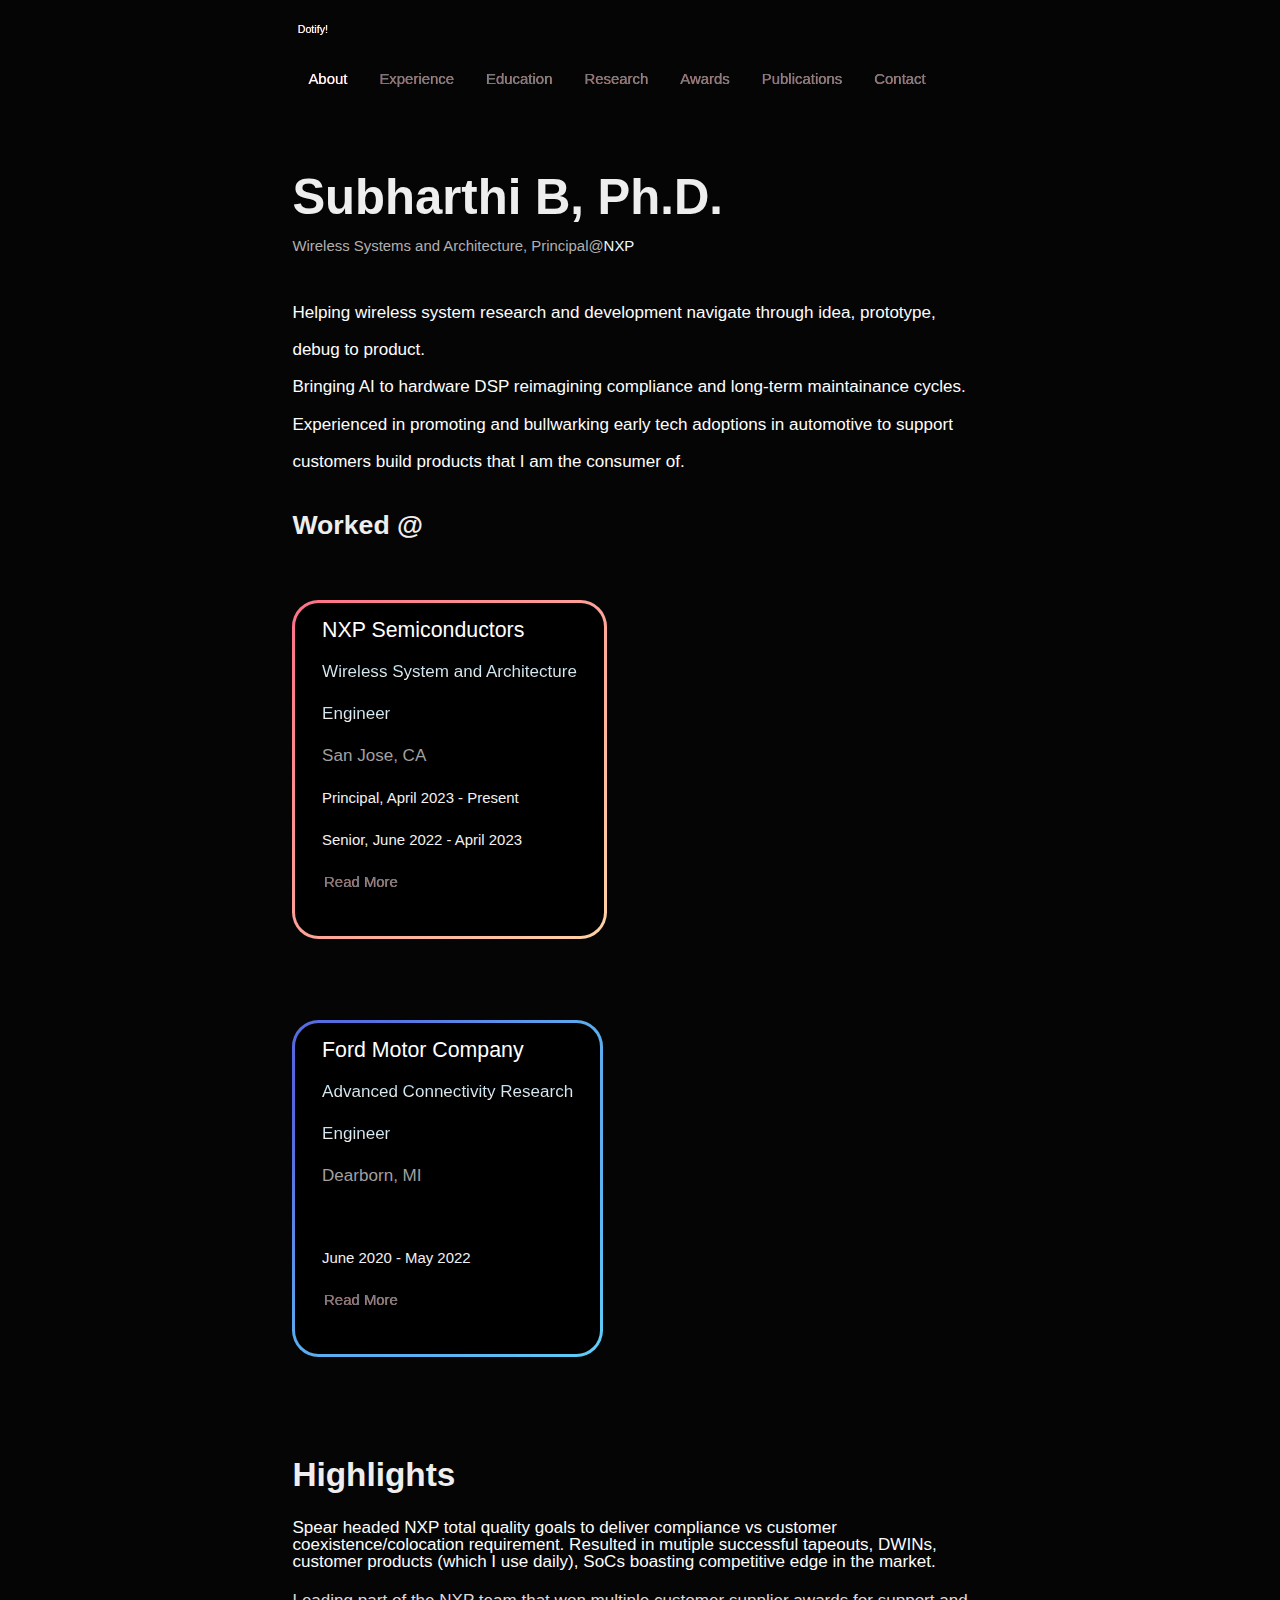
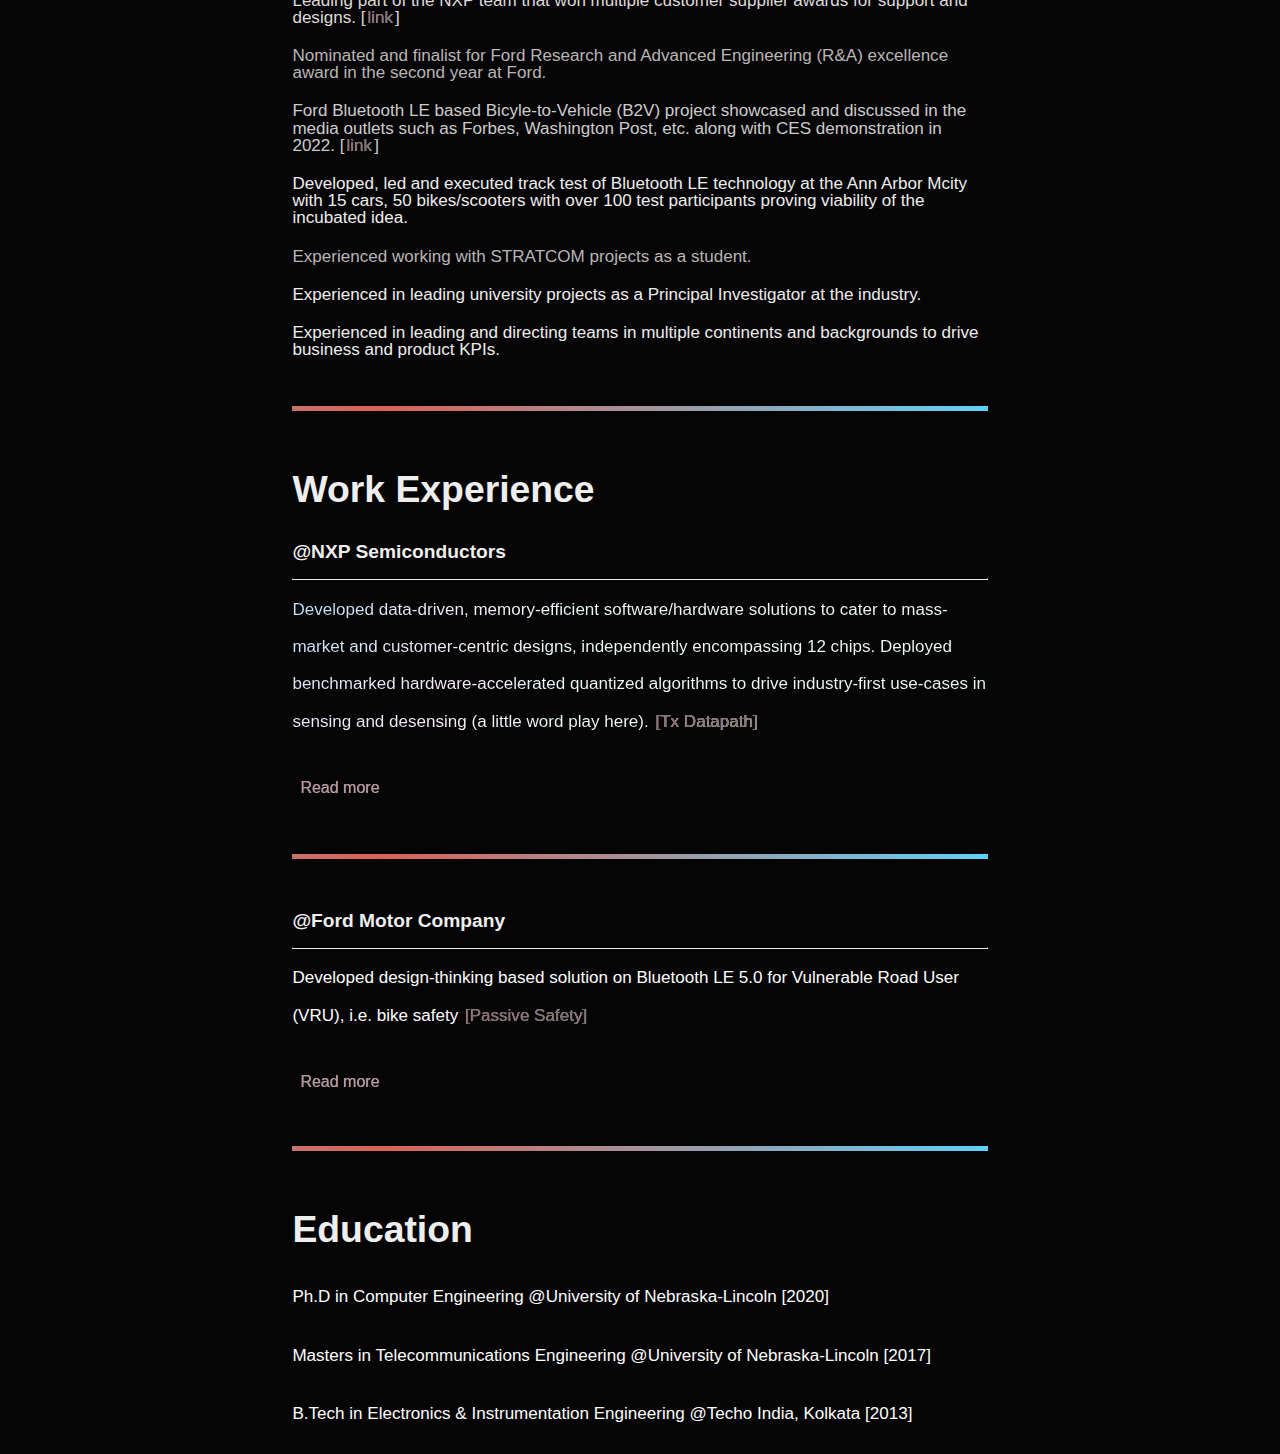
==== main_new.html @ a7443bf4 "[SB]Committing new update to the main html ongoing changes" ====
<!DOCTYPE HTML>
<!--
	.....
-->
<html>
	<head>
		<title>Main Page</title>
		<meta charset="utf-8" />
		<meta name="viewport" content="width=device-width, initial-scale=1" />
		<!--[if lte IE 8]><script src="assets/js/ie/html5shiv.js"></script><![endif]-->
		<link rel="stylesheet" href="assets/css/code_bg_k.css" />
		
		<link rel="preconnect" href="https://fonts.googleapis.com">
<link rel="preconnect" href="https://fonts.gstatic.com" crossorigin>
<link href="https://fonts.googleapis.com/css2?family=Doto:wght@100..900&family=Forum&family=Merriweather:ital,wght@0,300;0,400;0,700;0,900;1,300;1,400;1,700;1,900&family=Roboto:ital,wght@0,100;0,300;0,400;0,500;0,700;0,900;1,100;1,300;1,400;1,500;1,700;1,900&family=Source+Serif+4:ital,opsz,wght@0,8..60,200..900;1,8..60,200..900&display=swap" rel="stylesheet">

	<!--	<link rel="stylesheet" href="https://cdnjs.cloudflare.com/ajax/libs/meyer-reset/2.0/reset.min.css"> -->

 <!-- <script src="https://cdnjs.cloudflare.com/ajax/libs/prefixfree/1.0.7/prefixfree.min.js"></script>-->

<style>
.error {color: #FF0000;}@import url('https://fonts.googleapis.com/css2?family=Forum&display=swap');

</style>

		<!--[if lte IE 8]><link rel="stylesheet" href="assets/css/ie8.css" /><![endif]-->
		<script src="https://www.google.com/recaptcha/api.js" async defer></script>
		
	</head>
	<body>
        
        
        <!-- content is centered><!-->
         
        <div class="content">
            <!--making dark mode toggle and better readability><!-->
            <input id="font-mode" type="checkbox" name="color-mode">
            <label for="font-mode" class="arial-font-mode-hide"><<>></label>
            <label for="font-mode" class="dot-font-mode-hide">Dotify!</label>
            <div class="font-scheme-wrapper">

            <section id="menu">
            <nav id="nav">
                <ul class="ex1">
                    <li class="ex1"><a href="#about" class="active">About</a></li>
                    <li class="ex1"><a href="#work_experience" class="experience">Experience</a></li>

                    <li class="ex1"><a href="#education">Education</a></li>
                    <li class="ex1"><a href="#academic_research">Research</a></li>

                    <li class="ex1"><a href="#awards">Awards</a></li>
                    <li class="ex1"><a href="#pubs">Publications</a></li>
                    
                    <li class="ex1"><a href="#contact">Contact</a></li>
                </ul>
            </nav>

        
         </section>
            <section id="about">
                <div style="margin-top: 75px;">
                <h1>Subharthi B, Ph.D.</h1>
                <sup>Wireless Systems and Architecture, Principal@<font style="color:aliceblue">NXP</font></sup>
                <p>Helping wireless system research and development navigate through idea, prototype, 
                    debug to product. <br>Bringing AI to hardware DSP reimagining compliance and long-term maintainance cycles.
                <br>Experienced in promoting and bullwarking early tech adoptions in automotive to support customers build products
            that I am the consumer of.  </p>
                 <h4 style="margin-top: 25px">Worked @<h4>
                    <br>
                <div class="nofloat">
                
                    <div class="text-block">
                        <p>
                    NXP Semiconductors
                    <br>
                    <span  class="text-color">
                    Wireless System and Architecture <br> Engineer
                    </span>
                    <br>
                    <font style="font-size:.8em;color:#a29f9f" >
                    San Jose, CA</font>
                    <br>
                    <font style="font-size:.7em;color:#f4f1f1" >
                    Principal, April 2023 - Present</font>
                    <br>
                    <font style="font-size:.7em;color:#f4f1f1" >
                    Senior,   June 2022 - April 2023</font>
                    <br>
                    <font style="font-size:.7em;color:#919191" >
                    <a class="links" href="work_experience">
                    Read More</font></a></p>
                    </div>
                
                
                    <div class="text-block-1">
                        <p>
                    Ford Motor Company
                    <br>
                    <span  class="text-color">
                    Advanced Connectivity Research <br>Engineer
                    </span>
                    <br>
                    <font style="font-size:.8em;color:#a29f9f" >
                    Dearborn, MI</font>
                    <br>
                    <br>
                    <font style="font-size:.7em;color:#f4f1f1" >
                    June 2020 - May 2022</font>
                    <br>
                    
                    
                   
                    
                    <font style="font-size:.7em;color:#919191" >
                        <a class="links" href="work_experience">
                        Read More</font></a></p>
                    </div>
                
                
                </div>
            <!----new div> <!-->
            
            <div style="position:relative;margin-top:450px;line-height:1;">
                <h4>Highlights</h4>
                   <span style="font-size:.8em"> 
                    
                    <p style="color:#fcfcfc">
                        Spear headed NXP total quality goals to deliver compliance vs customer 
                        coexistence/colocation requirement. Resulted in mutiple successful tapeouts, DWINs, 
                        customer products (which I use daily), SoCs boasting competitive edge in the market.
                    </p>
                    
                    <p style="color:#dfdada">
                        Leading part of the NXP team that won multiple customer supplier awards for support and designs. [<a class="links" href="https://www.nxp.jp/company/about-nxp/newsroom/NXP-SONY-PROCUREMENT-AWARD-2023">link</a>]
                    </p>
                    <p style="color:#b9b5b5"> Nominated and finalist for Ford Research and Advanced Engineering (R&A) excellence award
                        in the second year at Ford.
                    </p>
                    
                    <p style="color:#cccccc"> Ford Bluetooth LE based Bicyle-to-Vehicle (B2V) project showcased and discussed in the media 
                        outlets such as Forbes, Washington Post, etc. along with CES demonstration in 2022. [<a class="links" href="https://www.washingtonpost.com/technology/2021/01/13/ford-bikes-escooters-safety/">link</a>]
                    </p>
                    <p style="color:#ededed">
                        Developed, led and executed track test of Bluetooth LE technology at the Ann Arbor Mcity with 15 cars, 50 bikes/scooters 
                        with over 100 test participants proving viability of the incubated idea. 
                    </p>
                    <p style="color:#b9b5b5">
                        Experienced working with STRATCOM projects as a student. 
                    </p>
                    <p style="color:#ededed">
                        Experienced in leading university projects as a Principal Investigator at the industry. 
                    </p>
                    <p style="color:#ededed">
                        Experienced in leading and directing teams in multiple continents and backgrounds to drive business and product KPIs. 
                    </p>
                </span>
                
                    
            </div>
                
            </section>
            <!----work experience><!--> 
            <section id="work_experience">
                <hr class="ab">
                <div style="margin-top: 50px;">
                    <h2>Work Experience</h2>
                    <h5>@NXP Semiconductors</h5>

                    <div class="limit-items">
                        <input type="checkbox" id="show-all">
                        <label for='show-all' class='text-show'>Read more</label>
                        <label for='show-all' class='text-hide'>Read less</label>
                    <div class="items-list">    
                    <ul style="list-style-type: none;margin: 0; padding:0">
                        <hr class="ab1">
                        <li> 
                            <p class="pg">Developed data-driven, memory-efficient software/hardware solutions to cater to mass-market and customer-centric designs, 
                            independently encompassing 12 chips. Deployed benchmarked hardware-accelerated quantized algorithms to drive
                            industry-first use-cases in sensing and desensing (a little word play here).
                            <span class="bt">[Tx Datapath]</span></p>
                        </li>
                        
                        <li> 
                            <hr class="ab1">
                            <p class="pg">Steered innovative proposals towards the company's long-term goals in edge AI/ML, identifying product and 
                                future execution/research challenges, from GPU supplier identification to setting up new labs, models, and resources.
                                Successfully navigated upstream and downstream groups, articulating requirements regarding design closeness to 
                                design size with respect to use-case realization and utilization.  
                                <span class="bt">[AI/ML]</span>
                            </p>
                            <hr class="ab1">
                        </li>
                        
                        <li>
                            <p class="pg">Engineered simulators from scratch that integrate digital designs and analog models to deliver 
                            end-to-end simulations, supporting new feature design and product deployment. Responsible for multiple unique 
                            sensing and Rx automation benches and data pipelines/dashboards to understand data/model drifts in test environments.
                            <span class="bt">[Simulators]</span></p>
                            <hr class="ab1">
                        </li>
                        
                        <li>
                            <p class="gg">Facilitated early development of joint Wi-Fi sensing quantized models in standalone RF, reducing measurement time 
                                by 500%, enabling multiple SoC features to deliver seamless and consistent pre-processed signals for further
                                algorithm development. <span class="bt">[Wi-Fi Sensing]</span>
                            </p>
                            <hr class="ab1">
                        </li>
                        
                        <li>
                            <p class="pg">Architected mutliple Tx and Rx datapaths in 3 generations to support multiple RF/BBUD interface requirements. <span class="bt">[TxDP]</span></p>
                            <hr class="ab1">
                        </li>
                        
                        <li>
                            <p class="gg">Researched and developed bit-true, architecture-specific, fast, and memory-efficient alogorithms for 802.11bq standard contributions. <span class="bt">[IMMW]</span></p>
                            <hr class="ab1">
                        </li>
                        
                        <li>
                            <p class="pg">Developed and designed bit-true IPs for complex models with 16x memory optimization, including neural networks, to improve Rx features. <span class="bt">[Rx Sensitivity]</span></p>
                            <hr class="ab1">
                        </li>
                        
                        <li>
                            <p class="gg">Resolved customer issues by enabling new methods of fault testing, creating
                                diagnostics through probe-based simulations/emulations, hypothesis testing, and feedback loop automation. 
                                Reduced resolution time by 80%, aiding customer product launches, design wins, and resolving 
                                use-case vs. compliance conflicts. <span class="bt">[Customer Issue Debug]</span></p>
                            <hr class="ab1">
                        </li>
                        
                        <li>
                            <p class="gg">Led the setup of teams, labs, and developed test coverage for multiple generations of chipsets, 
                                with remote distributed AI/ML benches that accelerated SoC BBUD verification and validation processes by 90%. 
                                Helped reduce bring-up to pre-certification to release time by 75%. <span class="bt">[V&V]</span></p>
                            <hr class="ab1">
                        </li>
                        
                    </ul>
                <!--end read more> <!-->
                </div>
                    
                </div>
                </div>
                <div style="margin-top: 50px;">
                    <hr class="ab"></hr>
                    <h5>@Ford Motor Company</h5>
                    <div class="limit-items-ford">
                        <input type="checkbox" id="show-all-ford">
                        <label for='show-all-ford' class='text-show-ford'>Read more</label>
                        <label for='show-all-ford' class='text-hide-ford'>Read less</label>
                    <div class="items-list-ford">    
                    <ul style="list-style-type: none;margin: 0; padding:0">
                        <hr class="ab1">
                        <li><p class="gg">Developed design-thinking based solution on Bluetooth LE 5.0 for Vulnerable Road User (VRU),
                             i.e. bike safety
                        <span class="bt">[Passive Safety]</span></p></li>
                            
                        
<li>
    <hr class="ab1">
    <p class="pg"> Researched, led and designed end-to-end range, coexistence and scale/congestions 
    implications on large scale Bluetooth LE-based VRU technology deployment
 <br>* Ideated SIG/ANSI/IEEE/SAE/5GAA standard based test-plans for completely new system and use-cases to verify minimum performance requirement
 <br>* Prototyped complete testplan with Python/C-Python based automated benchmarking testbed 
 <br>* Simulated link level and end-to-end performance with cross-verifications done on the bench
 <br>* Summarized results for SAE standard work </p>
 <hr class="ab1"></li>
</li>
 
<li><p class="gg">
    
Worked with multi-industry working groups to lead innovative solution to enhance in-house customer and VRU-vehicle experience
 *Lead presenter in R&A Expo for VRU Safety
</p>
<hr class="ab1">
</li>

<li><p class="bg">
Demonstrated quarterly (phased) progress to leadership through interactive data sketches from idea->innovations->system testing/integrations->prototype->integration->controlled and semi-controlled field tests
 <br>* Nominated as a lead and finalist for internal R&A Research Excellence award</p>
 <hr class="ab1">
</li>

<li><p class="gg">
Led initiatives and innovations to support Ford's goal to be 'Always On' by introducing new connectivity technologies to the leadership
 <br>* Created data-driven one-pagers for the leadership 
 <br>* Presented integration options to the modem and antenna teams with simulations and data-driven results
 <br>* Developed CARLA based Automated-Valet Parking (AVP) from scratch to test, intergrate and demonstrate proposed connectivity technologies to in-house teams and leadership
 <br>* Written whitepapers, reports and was PI to multiple University projects</p>
 <hr class="ab1">
</li>

                            
                        
                        </ul>
                        </div>
                        </div>
                </div>

            </section>
            <hr class="ab">
            <section id="education">
                <div style="margin-top: 50px;">
                <h2>Education</h2>
                <ul style="list-style-type: none;margin: 0; padding:0">
                    <li><p>Ph.D in Computer Engineering @University of Nebraska-Lincoln [2020]</p></li>
                    <li><p>Masters in Telecommunications Engineering @University of Nebraska-Lincoln [2017]</p></li>
                    <li><p>B.Tech in Electronics & Instrumentation Engineering @Techo India, Kolkata [2013]</p></li>
                    </ul>
                    </div>
            </section>
        </div> <!----mode><!-->
       </div> <!----content><!-->


	</body>
</html>
---- assets/css/code_bg_k.css ----
/* Basic */
 

:root {
    --font_fam: Arial, sans-serif;
  }
  
  
  #font-mode:checked ~ * {
   --font-fam: Doto, sans-serif;
  }
  #font-mode:not(:checked) ~ *{
    --font-fam: Arial, sans-serif;
  }
  
 
  
  .font-scheme-wrapper {
    min-height: 100vh;
    font-family: var(--font-fam);
  }
  
  .arial-font-mode-hide {
    display: none;
  }
  
  #font-mode{
  display: none;
  }
  
  label[for='font-mode'] {
  cursor: pointer;
  position: relative;
  display: flex;
  align-items: center;
  font-family: var(--font-fam);
  border-radius: 0;
  user-select: none;
  background: linear-gradient(132deg, rgb(253, 112, 136) 0.00%, rgb(255, 211, 165) 100.00%);
  background-clip: text;
  -webkit-background-clip: text;
  font-size: .5em;
  text-align: left;
  line-height: 1em;
  padding: 0.5em;
  }
  label[for='font-mode']:hover { 
      border: 0; 
      color:transparent;
  }
  label[for='font-mode']:active {
    content: "";
    transform: translateY(1px);
    border: 0px;
    color:transparent;
  }
  label[for='font-mode']:after{
    
  height: 1.2rem;
  width: 1.2rem;
  margin-left: 0rem;
  
  text-align: center;
  
  color: white;
  }
  #font-mode~label[for='font-mode'] { display: none; }
  #font-mode:checked ~ .arial-font-mode-hide { display: inline-block; }
  #font-mode:not(:checked) ~ .dot-font-mode-hide { display: inline-block; } 

body {
    background: #050505;
}

body, input, select, textarea {
    color: #fdfdfd;
    font-family: var(--font-fam);
    font-size: 16pt;
    font-weight: 400;
    line-height: 1.75em;
}

strong, b {
    color: #777;
    font-weight: 700;
}

em, i {
    font-style: italic;
}

p {
    
    margin: 0 0 1.25em 0;
    font-size: 0.8em;
    font-weight:100;
    font-family: var(--font-fam);
    position: relative;
}
h1{
    font-size:2.3em;
}
h1, h2, h3, h4, h5, h6 {
    color: #efeeee;
    font-weight: 700;
    line-height: 1em;
    margin: 0 0 0.5625em 0;
}

    h1 a, h2 a, h3 a, h4 a, h5 a, h6 a {
        border: 0;
        color: inherit;
        text-decoration: none;
    }

h2 {
    font-size: 1.75em;
    line-height: 1.5em;
}

h3 {
    font-size: 1.75em;
    line-height: 1.5em;
}

h4 {
    font-size: 1.25em;
    line-height: 1.5em;
    
}

h5 {
    font-size: 0.9em;
    line-height: 1.5em;
}

h6 {
    font-size: 0.7em;
    line-height: 1.5em;
}

sub {
    font-size: 0.8em;
    position: relative;
    top: 0.5em;
}

sup {
    font-size: 0.7em;
    position: relative;
    color:#b3afaf;
    top: -1.5em;
}

hr.ab {
    border: 0;
    
    background: radial-gradient(circle at 12.3% 89.3%, rgb(218, 98, 85) 0%, rgb(95, 209, 249) 100.2%);
    margin: 2.25em 0;
    height:5px;
}

    hr.major {
        margin: 3.375em 0;
    }

blockquote {
    border-left: solid 8px #e4e4e4;
    font-style: italic;
    margin: 0 0 2.25em 0;
    padding: 0.5em 0 0.5em 2em;
}

code {
    background: #555;
    border-radius: 5px;
    color: #fff;
    font-family: "Source Code Pro", monospace;
    font-size: 0.9em;
    margin: 0 0.25em;
    padding: 0.25em 0.65em;
}

pre {
    font-family: "Source Code Pro", monospace;
    font-size: 0.9em;
    margin: 0 0 2.25em 0;
}

    pre code {
        -webkit-overflow-scrolling: touch;
        display: block;
        line-height: 1.5em;
        overflow-x: auto;
        padding: 1em 1.5em;
    }

.align-left {
    text-align: left;
}

.align-center {
    text-align: center;
}

.align-right {
    text-align: right;
}

.content {
    width: 55%; 
    margin: auto; 
 }


 /*nav list*/
 ul.ex1 {
    list-style-type: none;
    font-size:.7em;
    margin: 2;
    padding: 0;
    overflow: hidden;
    background-color: #050505;
  }
  
  li.ex1 {
    float: left;
  }
  
  li.ex1 a {
    color: #777;
    background: linear-gradient(132deg, rgb(253, 112, 136) 0.00%, rgb(255, 211, 165) 100.00%);
    background-clip: text;
    -webkit-background-clip: text;
    text-align: center;
    padding: 14px 16px;
    text-decoration: none;
  }
  
  
  li.ex1 a:hover {
    color: transparent;
    transition: 500ms ease;
   
  }
  li.ex1 a.active {
    color:#fbfafa;
  }
  li.ex1 a:current {
    color:#fbfafa;
  }
  li.ex1 a:inactive {
    color:#777;
  }
 
  .nofloat{
    display: flex;
    position:relative;
    
    flex-direction: column;
    margin-bottom: 150px;
    
  }
  
  .text-block {
  
    display: flex;
    
  
    
    
    position: absolute;
    padding: 1% 1em;
    box-sizing: border-box;
    
    word-break: break-all;
    
    color: #FFF;
    background: #000;
    background-clip: padding-box; 
    border: solid 3px transparent; 
    border-radius: 1em;
    
   
    &:before {
      content: '';
      position: absolute;
      top: 0; right: 0; bottom: 0; left: 0;
      z-index: -1;
      margin: -3px; 
      border-radius: inherit; 
      background: linear-gradient(132deg, rgb(253, 112, 136) 0.00%, rgb(255, 211, 165) 100.00%);
    }
}
  .text-color{
    font-size:.8em;
    background: linear-gradient(to top, #fff1eb 0%, #ace0f9 100%);


    background-clip: text;
    -webkit-background-clip: text;
    -webkit-text-fill-color: transparent;
    text-decoration: none;
  }

  .text-block-1 {
  
    display: flex;
    
    flex-direction: column;
    
    margin-left: 420px;
    position: absolute;
    padding: 1% 1em;
    box-sizing: border-box;
    
    word-break: break-all;
    
    color: #FFF;
    background: #000;
    background-clip: padding-box; 
    border: solid 3px transparent; 
    border-radius: 1em;
    
   
    &:before {
      content: '';
      position: absolute;
      top: 0; right: 0; bottom: 0; left: 0;
      z-index: -1;
      margin: -3px; 
      border-radius: inherit; 
      background: radial-gradient(circle at 12.3% 19.3%, rgb(85, 88, 218) 0%, rgb(95, 209, 249) 100.2%);
    }
}
@media (max-width: 1400px) {
    .text-block-1 {
      /* Remove absolute positioning and just use the flow of the document */
      margin-top: 420px; /* Remove previous left margin */
      margin-left:0;
      
    }
    .nofloat{
        padding-bottom:400px;
    }
  }
a.links {
    color: #777;
    background: linear-gradient(132deg, rgb(253, 112, 136) 0.00%, rgb(255, 211, 165) 100.00%);
    background-clip: text;
    -webkit-background-clip: text;
    text-align: center;
    padding: 2px 2px;
    text-decoration: none;
  }
  
 
  a.links:hover {
    color: transparent;
    transition: 500ms ease;
   
  }
  p.pg{
    color:transparent;
    background: radial-gradient(328px at 2.9% 15%, rgb(191, 224, 251) 0%, rgb(232, 233, 251) 25.8%, rgb(252, 239, 250) 50.8%, rgb(234, 251, 251) 77.6%, rgb(240, 251, 244) 100.7%);

    background-clip: text;
    -webkit-background-clip: text;
  }
  p.hi{
    color:#d9d5d5;
    transition: background 0.3s ease, transform 0.3s ease, box-shadow 0.3s ease;

  }
  p.hi:hover{
    transform: scale(1.2) translate(15px, 0);
    box-shadow: 0 0 4px 0 rgba(33,33,33,0.2);

  }
  /*Code pen https://codepen.io/namousi/pen/vEGpqW*/

  /* Replace li with item selector */
/* Replace n + 2 with limit criterion */
.limit-items .items-list li:nth-of-type(n + 2) { display: none; }
.limit-items #show-all:checked ~ .items-list li { display: list-item; }
.limit-items #show-all ~ label[for='show-all'] { display: none; }
.limit-items #show-all:checked ~ .text-hide { display: inline-block; }
.limit-items #show-all:not(:checked) ~ .text-show { display: inline-block; }

.limit-items-ford .items-list-ford li:nth-of-type(n + 2) { display: none; }
.limit-items-ford #show-all-ford:checked ~ .items-list-ford li { display: list-item; }
.limit-items-ford #show-all-ford ~ label[for='show-all-ford'] { display: none; }
.limit-items-ford #show-all-ford:checked ~ .text-hide-ford { display: inline-block; }
.limit-items-ford #show-all-ford:not(:checked) ~ .text-show-ford { display: inline-block; }
/* OPTIONAL */
/* Style label as button below items */
.limit-items {
  position: relative;
  padding-bottom: 2em;
  
}

.limit-items #show-all { display: none; }
.limit-items label[for='show-all'] {
  position: absolute;
  width: 100%;
  bottom: 0;
  border: 0;
  font-size: .75em;
  text-align: left;
  line-height: 1em;
  padding: 0.5em;
  color: #a29f9f;
  cursor: pointer;
  background: linear-gradient(132deg, rgb(253, 112, 136) 0.00%, rgb(255, 211, 165) 100.00%);
  background-clip: text;
  -webkit-background-clip: text;
}
.limit-items label[for='show-all']:hover { 
    border: 0; 
    color:transparent;
}
.limit-items label[for='show-all']:active {
  border: 0px;
  color:#ef1414;
}

.limit-items-ford {
  position: relative;
  padding-bottom: 2em;
  
}

.limit-items-ford #show-all-ford { display: none; }
.limit-items-ford label[for='show-all-ford'] {
  position: absolute;
  width: 100%;
  bottom: 0;
  border: 0;
  font-size: .75em;
  text-align: left;
  line-height: 1em;
  padding: 0.5em;
  color: #a29f9f;
  cursor: pointer;
  background: linear-gradient(132deg, rgb(253, 112, 136) 0.00%, rgb(255, 211, 165) 100.00%);
  background-clip: text;
  -webkit-background-clip: text;
}
.limit-items-ford label[for='show-all-ford']:hover { 
    border: 0; 
    color:transparent;
}
.limit-items-ford label[for='show-all-ford']:active {
  border: 0px;
  color:#ef1414;
}
hr.ab1 {
    border-top: .5px solid black;
}


.bt{
    color: #777;
    background: linear-gradient(132deg, rgb(253, 112, 136) 0.00%, rgb(255, 211, 165) 100.00%);
    background-clip: text;
    -webkit-background-clip: text;
    text-align: center;
    padding: 2px 2px;
    text-decoration: none;
  }
  
 
  span.bt:hover {
    color: transparent;
    transition: 500ms ease;
   
  }
---- assets/css/ie8.css ----
/*
	Read Only by HTML5 UP
	html5up.net | @ajlkn
	Free for personal and commercial use under the CCA 3.0 license (html5up.net/license)
*/

/* Basic */

	code,
	input[type="text"],
	input[type="password"],
	input[type="email"],
	select,
	textarea,
	.box,
	.image,
	.image img,
	input[type="submit"],
	input[type="reset"],
	input[type="button"],
	.button {
		position: relative;
		-ms-behavior: url("assets/js/ie/PIE.htc");
	}

/* Form */

	input[type="text"],
	input[type="password"],
	input[type="email"],
	select {
		line-height: 2.75em;
	}

	input[type="checkbox"],
	input[type="radio"] {
		-moz-appearance: normal;
		-webkit-appearance: normal;
		-ms-appearance: normal;
		appearance: normal;
	}

		input[type="checkbox"] + label,
		input[type="radio"] + label {
			padding: 0 0 0 1.5em;
		}

			input[type="checkbox"] + label:before,
			input[type="radio"] + label:before {
				display: none;
			}

/* Button */

	input[type="submit"].alt,
	input[type="reset"].alt,
	input[type="button"].alt,
	.button.alt {
		border: solid 2px #e4e4e4;
	}
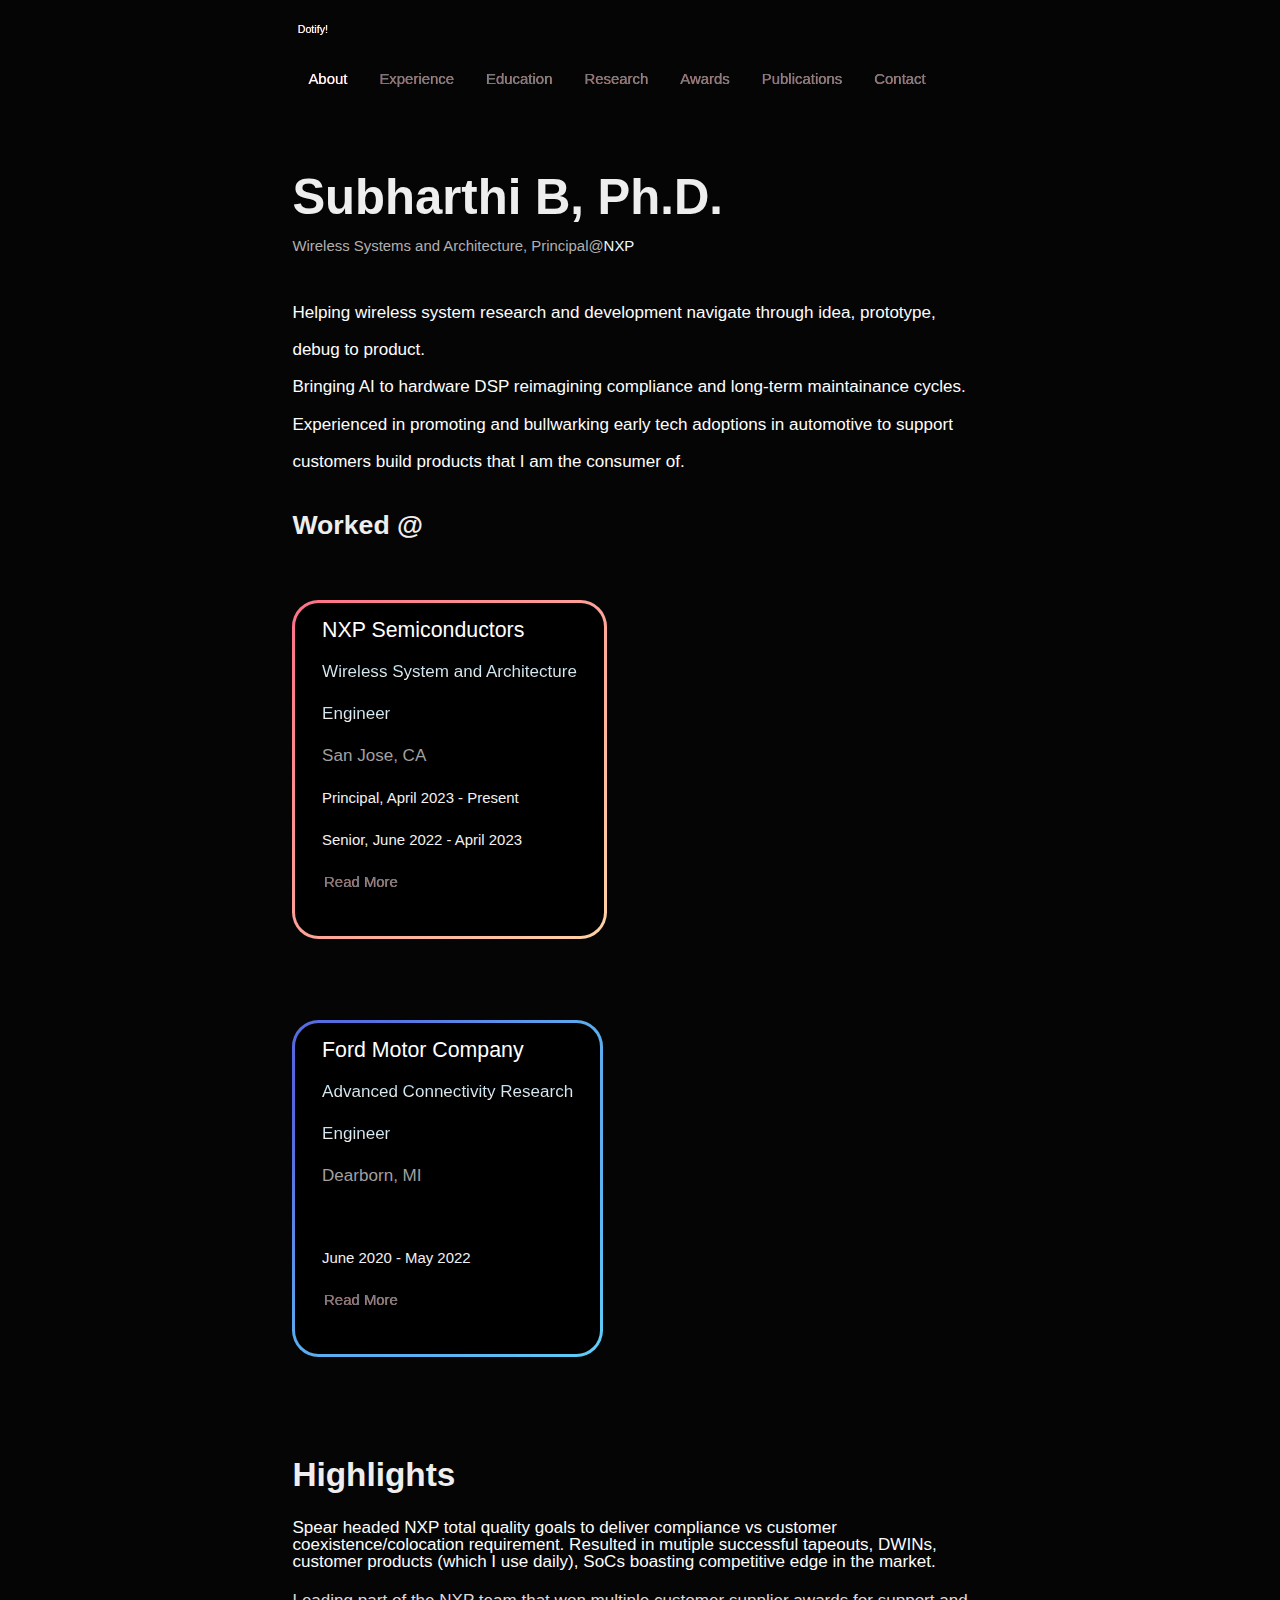
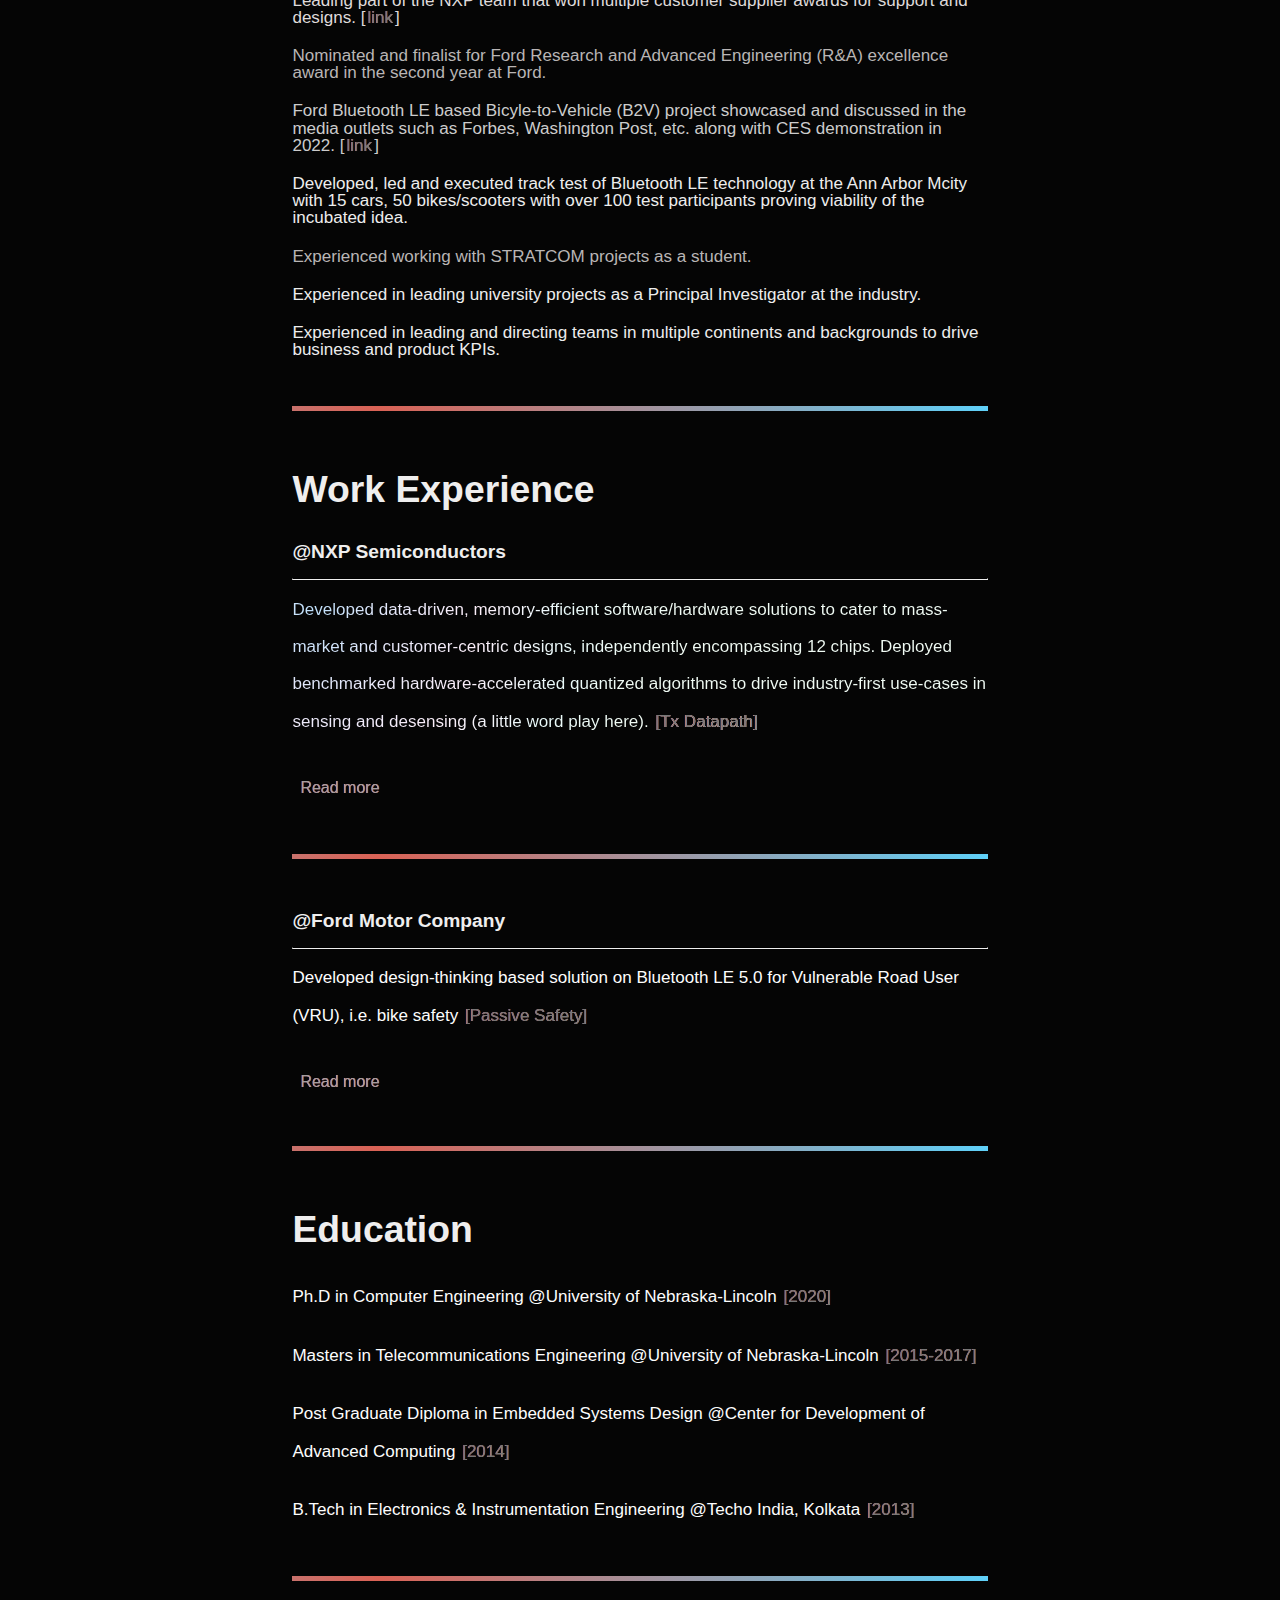
==== commit 428cc43b: "added education in main_new" ====
--- a/main_new.html
+++ b/main_new.html
@@ -305,12 +305,14 @@
                 <div style="margin-top: 50px;">
                 <h2>Education</h2>
                 <ul style="list-style-type: none;margin: 0; padding:0">
-                    <li><p>Ph.D in Computer Engineering @University of Nebraska-Lincoln [2020]</p></li>
-                    <li><p>Masters in Telecommunications Engineering @University of Nebraska-Lincoln [2017]</p></li>
-                    <li><p>B.Tech in Electronics & Instrumentation Engineering @Techo India, Kolkata [2013]</p></li>
+                    <li><p>Ph.D in Computer Engineering @University of Nebraska-Lincoln <span class="bt">[2020]</span></p></li>
+                    <li><p>Masters in Telecommunications Engineering @University of Nebraska-Lincoln <span class="bt">[2015-2017]</span></p></li>
+                    <li><p>Post Graduate Diploma in Embedded Systems Design @Center for Development of Advanced Computing <span class="bt">[2014]</span></p></li>
+                    <li><p>B.Tech in Electronics & Instrumentation Engineering @Techo India, Kolkata <span class="bt">[2013]</span></p></li>
                     </ul>
                     </div>
             </section>
+            <hr class="ab"></hr>
         </div> <!----mode><!-->
        </div> <!----content><!-->
 
